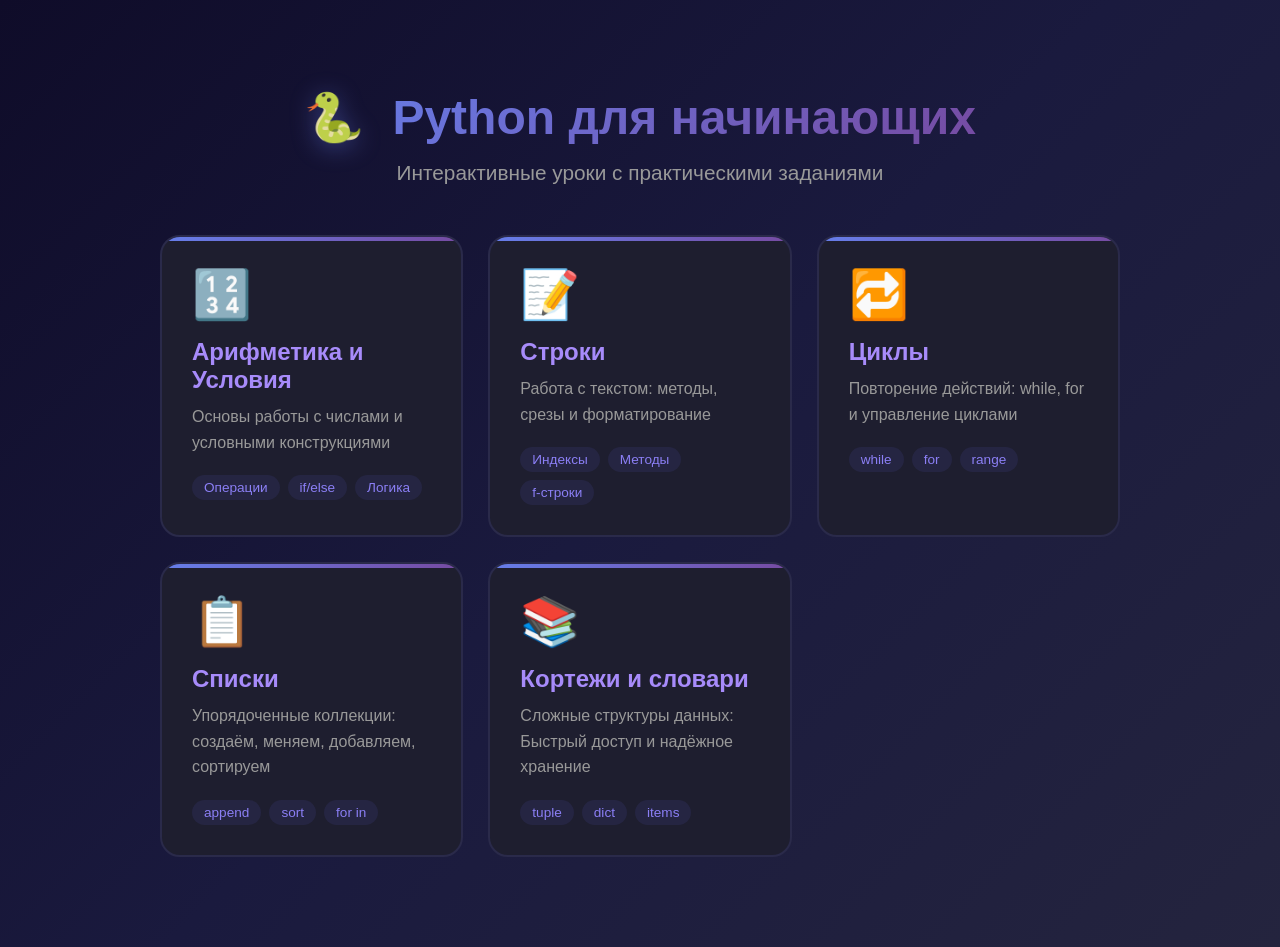
==== index.html @ 7a47ec70 "added lessons lists, tuples and dicts" ====
<!DOCTYPE html>
<html lang="ru">
<head>
    <meta charset="UTF-8">
    <meta name="viewport" content="width=device-width, initial-scale=1.0">
    <title>Python — Интерактивные уроки</title>
    <link rel="stylesheet" href="style.css">
</head>
<body>
    <div class="home-container">
        <div class="home-header">
            <h1><span class="snake-logo">🐍</span> Python для начинающих</h1>
            <p>Интерактивные уроки с практическими заданиями</p>
        </div>

        <div class="lessons-grid">
            <a href="arithmetic.html" class="lesson-card">
                <span class="emoji">🔢</span>
                <h2>Арифметика и Условия</h2>
                <p>Основы работы с числами и условными конструкциями</p>
                <div class="topics">
                    <span class="topic-tag">Операции</span>
                    <span class="topic-tag">if/else</span>
                    <span class="topic-tag">Логика</span>
                </div>
            </a>

            <a href="strings.html" class="lesson-card">
                <span class="emoji">📝</span>
                <h2>Строки</h2>
                <p>Работа с текстом: методы, срезы и форматирование</p>
                <div class="topics">
                    <span class="topic-tag">Индексы</span>
                    <span class="topic-tag">Методы</span>
                    <span class="topic-tag">f-строки</span>
                </div>
            </a>

            <a href="cycles.html" class="lesson-card">
                <span class="emoji">🔁</span>
                <h2>Циклы</h2>
                <p>Повторение действий: while, for и управление циклами</p>
                <div class="topics">
                    <span class="topic-tag">while</span>
                    <span class="topic-tag">for</span>
                    <span class="topic-tag">range</span>
                </div>
            </a>

            <a href="lists.html" class="lesson-card">
                <span class="emoji">📋</span>
                <h2>Списки</h2>
                <p>Упорядоченные коллекции: создаём, меняем, добавляем, сортируем</p>
                <div class="topics">
                    <span class="topic-tag">append</span>
                    <span class="topic-tag">sort</span>
                    <span class="topic-tag">for in</span>
                </div>
            </a>

            <a href="dicts.html" class="lesson-card">
                <span class="emoji">📚</span>
                <h2>Кортежи и словари</h2>
                <p>Сложные структуры данных: Быстрый доступ и надёжное хранение</p>
                <div class="topics">
                    <span class="topic-tag">tuple</span>
                    <span class="topic-tag">dict</span>
                    <span class="topic-tag">items</span>
                </div>
            </a>
        </div>
    </div>
</body>
</html>
---- style.css ----
@import url('https://fonts.googleapis.com/css2?family=JetBrains+Mono:wght@400;500;600;700&display=swap');

* {
    margin: 0;
    padding: 0;
    box-sizing: border-box;
}

body {
    font-family: 'Segoe UI', Tahoma, Geneva, Verdana, sans-serif;
    background: linear-gradient(135deg, #0f0c29 0%, #1a1a3e 50%, #24243e 100%);
    min-height: 100vh;
    padding: 20px;
    color: #e0e0e0;
}

.container {
    max-width: 900px;
    margin: 0 auto;
    background: #1e1e2f;
    border-radius: 20px;
    box-shadow: 0 20px 60px rgba(0, 0, 0, 0.6);
    overflow: hidden;
    animation: slideIn 0.6s ease-out;
}

@keyframes slideIn {
    from { opacity: 0; transform: translateY(-30px); }
    to { opacity: 1; transform: translateY(0); }
}

.header {
    background: linear-gradient(135deg, #4a3fbf 0%, #6c3fa0 100%);
    color: white;
    padding: 30px;
    text-align: center;
}

.header h1 {
    font-size: 2.5em;
    margin-bottom: 10px;
    animation: fadeInDown 0.8s ease-out;
}

.header p {
    font-size: 1.2em;
    opacity: 0.9;
    animation: fadeInUp 0.8s ease-out 0.2s both;
}

@keyframes fadeInDown {
    from { opacity: 0; transform: translateY(-20px); }
    to { opacity: 1; transform: translateY(0); }
}

@keyframes fadeInUp {
    from { opacity: 0; transform: translateY(20px); }
    to { opacity: 1; transform: translateY(0); }
}

.page-nav {
    display: flex;
    justify-content: center;
    gap: 10px;
    padding: 15px 20px;
    background: #16162a;
    border-bottom: 1px solid #2a2a4a;
}

.page-link {
    color: #999;
    text-decoration: none;
    padding: 8px 20px;
    border-radius: 20px;
    font-weight: 600;
    transition: all 0.3s;
    font-size: 0.95em;
}

.page-link:hover {
    color: #e0e0e0;
    background: #252542;
}

.page-link.active {
    color: white;
    background: linear-gradient(135deg, #4a3fbf 0%, #7c3aed 100%);
    box-shadow: 0 2px 10px rgba(74, 63, 191, 0.4);
}

.stats {
    display: flex;
    justify-content: space-around;
    padding: 20px;
    background: #16162a;
    border-bottom: 2px solid #2a2a4a;
    flex-wrap: wrap;
    gap: 10px;
}

.stat-item {
    text-align: center;
    padding: 10px 20px;
    background: #252542;
    border-radius: 10px;
    box-shadow: 0 2px 10px rgba(0, 0, 0, 0.3);
    min-width: 120px;
    transition: transform 0.3s;
}

.stat-item:hover { transform: translateY(-5px); }

.stat-value {
    font-size: 2em;
    font-weight: bold;
    color: #8b7ff5;
    display: block;
}

.stat-label {
    font-size: 0.9em;
    color: #999;
    margin-top: 5px;
}

.progress-bar {
    width: 100%;
    height: 8px;
    background: #2a2a4a;
    overflow: hidden;
}

.progress-fill {
    height: 100%;
    background: linear-gradient(90deg, #667eea 0%, #a855f7 100%);
    width: 0%;
    transition: width 0.5s ease;
}

.content {
    padding: 40px;
    min-height: 400px;
}

.lesson-section {
    display: none;
    animation: fadeIn 0.5s ease-out;
}

.lesson-section.active { display: block; }

@keyframes fadeIn {
    from { opacity: 0; transform: translateX(20px); }
    to { opacity: 1; transform: translateX(0); }
}

.lesson-section h2 {
    color: #a78bfa;
    font-size: 2em;
    margin-bottom: 20px;
    display: flex;
    align-items: center;
    gap: 10px;
}

.lesson-section h3 {
    color: #c084fc;
    font-size: 1.5em;
    margin: 25px 0 15px 0;
}

.lesson-section p, .lesson-section li {
    line-height: 1.8;
    margin-bottom: 10px;
    font-size: 1.1em;
    color: #d1d5db;
}

.lesson-section code {
    background: #2d2d50;
    color: #f0abfc;
    padding: 2px 8px;
    border-radius: 4px;
    font-family: 'JetBrains Mono', monospace;
    font-weight: 500;
    font-size: 0.9em;
}

/* Защита кодовых блоков от наследуемых стилей */
.code-block {
    text-align: left !important;
    margin-left: 0 !important;
    margin-right: 0 !important;
    padding-left: 20px !important;
    padding-right: 20px !important;
    width: auto !important;
    max-width: 100% !important;
    box-sizing: border-box !important;
    display: block !important;
    background: #12121f;
    color: #c9d1d9;
    padding: 20px;
    border-radius: 12px;
    font-family: 'JetBrains Mono', 'Fira Code', 'Cascadia Code', monospace;
    font-weight: 500;
    margin: 20px 0;
    overflow-x: auto;
    box-shadow: 0 5px 20px rgba(0, 0, 0, 0.5), inset 0 1px 0 rgba(255,255,255,0.05);
    position: relative;
    white-space: pre;
    line-height: 1.7;
    font-size: 1em;
    border: 1px solid #2a2a4a;
    letter-spacing: 0.3px;
}

.code-block * {
    text-align: left !important;
}

.code-block::before {
    content: 'Python';
    position: absolute;
    top: 8px;
    right: 15px;
    font-size: 0.75em;
    color: #555;
    font-family: 'Segoe UI', sans-serif;
    font-weight: 400;
}

.kw { color: #ff7b72; font-weight: 700; }
.str { color: #a5d6ff; }
.com { color: #6e7681; font-style: italic; }
.func { color: #d2a8ff; font-weight: 600; }
.num { color: #79c0ff; }
.var { color: #c9d1d9; }
.op { color: #ff7b72; }

.example-box {
    background: #1a1a3a;
    border-left: 4px solid #667eea;
    padding: 15px 20px;
    margin: 20px 0;
    border-radius: 5px;
}

.example-box strong {
    color: #818cf8;
    display: inline;
    font-weight: 700;
}

.example-box > strong:first-child {
    display: block;
    margin-bottom: 10px;
}

.example-box p {
    color: #c4c9d4;
    line-height: 1.6;
    margin-bottom: 8px;
}

.example-box p.single-line {
    margin-bottom: 12px;
}

.quiz-container {
    background: #252542;
    padding: 25px;
    border-radius: 15px;
    margin: 20px 0;
    box-shadow: 0 5px 20px rgba(0, 0, 0, 0.3);
    border: 1px solid #333360;
}

.quiz-question {
    font-size: 1.2em;
    margin-bottom: 15px;
    color: #e5e7eb;
    font-weight: 600;
}

.quiz-question code {
    background: #2d2d50;
    color: #f0abfc;
    padding: 2px 8px;
    border-radius: 4px;
    font-family: 'JetBrains Mono', monospace;
    font-weight: 600;
}

pre.quiz-code {
    display: block !important;
    margin: 15px 0 25px 0;
    font-family: 'JetBrains Mono', 'Fira Code', 'Courier New', monospace !important;
    font-size: 1.15em !important;
    background-color: #1e1e2e !important;
    color: #cdd6f4 !important;
    padding: 20px !important;
    border-radius: 10px !important;
    border: 1px solid #45475a !important;
    overflow-x: auto;
    white-space: pre !important;
    line-height: 1.6 !important;
    font-weight: 500 !important;
    box-shadow: 0 4px 12px rgba(0, 0, 0, 0.3);
    text-align: left !important;
}

.quiz-options {
    display: flex;
    flex-direction: column;
    gap: 12px;
}

.quiz-option {
    background: #1e1e36;
    border: 2px solid #333360;
    padding: 12px 20px;
    border-radius: 10px;
    cursor: pointer;
    transition: all 0.3s;
    font-size: 1.05em;
    color: #d1d5db;
}

.quiz-option:hover {
    border-color: #818cf8;
    transform: translateX(5px);
    box-shadow: 0 3px 15px rgba(129, 140, 248, 0.2);
    background: #28284a;
}

.quiz-option.correct {
    background: #14532d;
    border-color: #22c55e;
    color: #bbf7d0;
    animation: pulse 0.5s;
}

.quiz-option.incorrect {
    background: #450a0a;
    border-color: #ef4444;
    color: #fecaca;
    animation: shake 0.5s;
}

@keyframes pulse {
    0%, 100% { transform: scale(1); }
    50% { transform: scale(1.02); }
}

@keyframes shake {
    0%, 100% { transform: translateX(0); }
    25% { transform: translateX(-10px); }
    75% { transform: translateX(10px); }
}

.global-timer {
    background: linear-gradient(135deg, #4a3fbf 0%, #6c3fa0 100%);
    color: white;
    padding: 20px;
    border-radius: 15px;
    text-align: center;
    font-size: 2em;
    font-weight: bold;
    margin-bottom: 30px;
    box-shadow: 0 5px 20px rgba(74, 63, 191, 0.4);
    position: sticky;
    top: 20px;
    z-index: 100;
}

.global-timer.warning {
    background: linear-gradient(135deg, #b45309 0%, #d97706 100%);
    animation: pulse 1s infinite;
}

.global-timer.danger {
    background: linear-gradient(135deg, #b91c1c 0%, #dc2626 100%);
    animation: pulse 0.5s infinite;
}

.global-timer.finished {
    background: linear-gradient(135deg, #374151 0%, #4b5563 100%);
    animation: none;
}

.final-test-stats {
    background: linear-gradient(135deg, #065f46 0%, #059669 100%);
    color: white;
    padding: 25px;
    border-radius: 15px;
    text-align: center;
    margin-bottom: 30px;
    box-shadow: 0 5px 20px rgba(5, 150, 105, 0.4);
    animation: scaleIn 0.6s ease-out;
}

.final-test-stats h3 {
    font-size: 1.8em;
    margin-bottom: 15px;
    color: white;
}

.final-test-stats .stats-grid {
    display: grid;
    grid-template-columns: repeat(auto-fit, minmax(150px, 1fr));
    gap: 15px;
    margin-top: 20px;
}

.final-test-stats .stats-cell {
    background: rgba(255, 255, 255, 0.15);
    padding: 15px;
    border-radius: 10px;
}

.final-test-stats .stats-cell .value {
    font-size: 2em;
    font-weight: bold;
    display: block;
}

.final-test-stats .stats-cell .label {
    font-size: 0.9em;
    opacity: 0.9;
    margin-top: 5px;
}

.btn {
    background: linear-gradient(135deg, #4a3fbf 0%, #7c3aed 100%);
    color: white;
    border: none;
    padding: 15px 40px;
    border-radius: 25px;
    font-size: 1.1em;
    cursor: pointer;
    transition: all 0.3s;
    box-shadow: 0 5px 15px rgba(74, 63, 191, 0.4);
    margin: 10px 5px;
    text-decoration: none;
    display: inline-block;
    text-align: center;
}

.btn:hover {
    transform: translateY(-2px);
    box-shadow: 0 8px 25px rgba(124, 58, 237, 0.5);
}

.btn:disabled {
    opacity: 0.4;
    cursor: not-allowed;
    transform: none;
}

.navigation {
    display: flex;
    justify-content: space-between;
    padding: 20px 40px;
    background: #16162a;
    border-top: 2px solid #2a2a4a;
}

.emoji-icon {
    font-size: 1.5em;
    display: inline-block;
    animation: bounce 2s infinite;
}

@keyframes bounce {
    0%, 100% { transform: translateY(0); }
    50% { transform: translateY(-10px); }
}

.success-message {
    background: #14532d;
    color: #bbf7d0;
    padding: 15px;
    border-radius: 10px;
    margin-top: 15px;
    border-left: 4px solid #22c55e;
    animation: slideInRight 0.5s ease-out;
    font-weight: 500;
}

.success-message.error {
    background: #450a0a;
    color: #fecaca;
    border-left-color: #ef4444;
}

@keyframes slideInRight {
    from { opacity: 0; transform: translateX(50px); }
    to { opacity: 1; transform: translateX(0); }
}

.final-score {
    text-align: center;
    padding: 40px;
    background: linear-gradient(135deg, #4a3fbf 0%, #7c3aed 100%);
    color: white;
    border-radius: 15px;
    margin: 30px 0;
}

.final-score h2 {
    font-size: 2.5em;
    margin-bottom: 20px;
    color: white;
    display: block;
}

.final-score .score-value {
    font-size: 4em;
    font-weight: bold;
    margin: 20px 0;
    animation: scaleIn 1s ease-out;
}

@keyframes scaleIn {
    from { transform: scale(0); }
    to { transform: scale(1); }
}

.achievement {
    display: inline-block;
    background: rgba(255, 255, 255, 0.95);
    color: #4a3fbf;
    padding: 10px 20px;
    border-radius: 20px;
    margin: 5px;
    font-weight: bold;
    animation: popIn 0.5s ease-out;
}

@keyframes popIn {
    from { opacity: 0; transform: scale(0); }
    to { opacity: 1; transform: scale(1); }
}

.final-test-header {
    text-align: center;
    background: #332b00;
    padding: 20px;
    border-radius: 10px;
    margin-bottom: 30px;
    border: 2px dashed #a16207;
}

.final-test-header h3 {
    color: #fbbf24 !important;
}

/* Главная страница */
.home-container {
    max-width: 1000px;
    margin: 50px auto;
    padding: 20px;
}

.home-header {
    text-align: center;
    margin-bottom: 50px;
}

.home-header h1 {
    font-size: 3em;
    margin-bottom: 15px;
    background: linear-gradient(135deg, #667eea 0%, #764ba2 100%);
    -webkit-background-clip: text;
    -webkit-text-fill-color: transparent;
    background-clip: text;
    display: inline-block;
}

.home-header h1 .snake-logo {
    -webkit-text-fill-color: initial !important;
    background: none !important;
    -webkit-background-clip: initial !important;
    background-clip: initial !important;
    display: inline-block;
    margin-right: 15px;
    filter: drop-shadow(0 4px 12px rgba(102, 126, 234, 0.4));
    animation: snakeFloat 3s ease-in-out infinite;
}

@keyframes snakeFloat {
    0%, 100% { transform: translateY(0); }
    50% { transform: translateY(-8px); }
}

.home-header p {
    font-size: 1.3em;
    color: #999;
}

.lessons-grid {
    display: grid;
    grid-template-columns: repeat(auto-fit, minmax(300px, 1fr));
    gap: 25px;
    margin-top: 30px;
}

.lesson-card {
    background: #1e1e2f;
    border-radius: 20px;
    padding: 30px;
    text-decoration: none;
    color: white;
    transition: all 0.3s;
    border: 2px solid #2a2a4a;
    position: relative;
    overflow: hidden;
}

.lesson-card::before {
    content: '';
    position: absolute;
    top: 0;
    left: 0;
    right: 0;
    height: 4px;
    background: linear-gradient(90deg, #667eea 0%, #764ba2 100%);
}

.lesson-card:hover {
    transform: translateY(-10px);
    border-color: #667eea;
    box-shadow: 0 20px 40px rgba(102, 126, 234, 0.3);
}

.lesson-card .emoji {
    font-size: 3em;
    margin-bottom: 15px;
    display: block;
}

.lesson-card h2 {
    font-size: 1.5em;
    margin-bottom: 10px;
    color: #a78bfa;
}

.lesson-card p {
    color: #999;
    line-height: 1.6;
    margin-bottom: 20px;
}

.lesson-card .topics {
    display: flex;
    flex-wrap: wrap;
    gap: 8px;
}

.lesson-card .topic-tag {
    background: #252542;
    color: #8b7ff5;
    padding: 5px 12px;
    border-radius: 15px;
    font-size: 0.85em;
}

@media (max-width: 768px) {
    body { padding: 10px; }
    .header h1 { font-size: 1.8em; }
    .content { padding: 20px; }
    .lesson-section h2 { font-size: 1.5em; }
    
    .code-block {
        font-size: 0.9em;
        padding: 16px;
        white-space: pre-wrap;
        word-wrap: break-word;
        font-weight: 600;
        line-height: 1.8;
        letter-spacing: 0.5px;
    }
    
    .example-box p.single-line {
        margin-bottom: 12px;
    }
    
    pre.quiz-code {
        font-size: 1em !important;
        padding: 16px !important;
        margin: 12px 0 20px 0 !important;
        white-space: pre-wrap !important;
        word-wrap: break-word;
        font-weight: 600 !important;
        line-height: 1.6 !important;
    }
    
    .stats { flex-direction: column; }
    .stat-item { width: 100%; }
    .navigation { padding: 15px 20px; flex-direction: column; gap: 10px; }
    .btn { width: 100%; margin: 5px 0; }
    .global-timer { font-size: 1.5em; padding: 15px; }
    .final-test-stats .stats-cell .value { font-size: 1.5em; }
    .page-nav { flex-direction: column; align-items: center; }
    
    .home-header h1 { 
        font-size: 2em; 
    }
    .home-header h1 .snake-logo {
        font-size: 1em;
    }
    .lessons-grid { 
        grid-template-columns: 1fr; 
    }
}
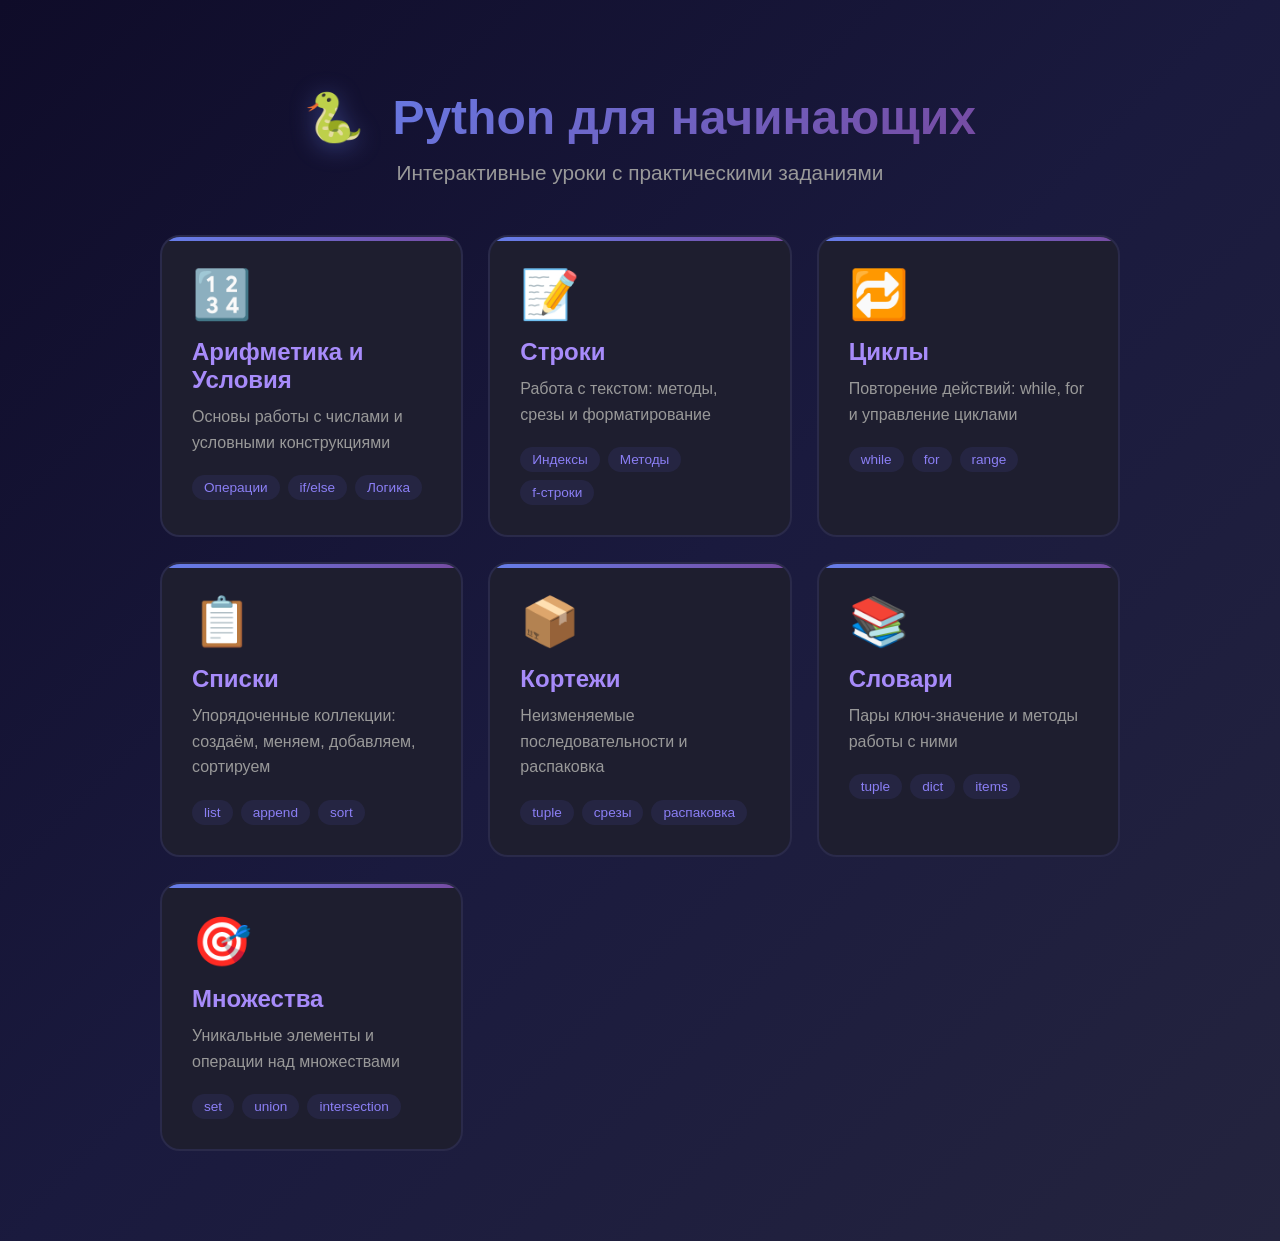
==== commit 9b1d33df: "turtle lesson added" ====
--- a/index.html
+++ b/index.html
@@ -52,22 +52,45 @@
                 <h2>Списки</h2>
                 <p>Упорядоченные коллекции: создаём, меняем, добавляем, сортируем</p>
                 <div class="topics">
+                    <span class="topic-tag">list</span>
                     <span class="topic-tag">append</span>
                     <span class="topic-tag">sort</span>
-                    <span class="topic-tag">for in</span>
+                </div>
+            </a>
+
+            <a href="tuples.html" class="lesson-card">
+                <span class="emoji">📦</span>
+                <h2>Кортежи</h2>
+                <p>Неизменяемые последовательности и распаковка</p>
+                <div class="topics">
+                    <span class="topic-tag">tuple</span>
+                    <span class="topic-tag">срезы</span>
+                    <span class="topic-tag">распаковка</span>
                 </div>
             </a>
 
             <a href="dicts.html" class="lesson-card">
                 <span class="emoji">📚</span>
-                <h2>Кортежи и словари</h2>
-                <p>Сложные структуры данных: Быстрый доступ и надёжное хранение</p>
+                <h2>Словари</h2>
+                <p>Пары ключ-значение и методы работы с ними</p>
                 <div class="topics">
                     <span class="topic-tag">tuple</span>
                     <span class="topic-tag">dict</span>
                     <span class="topic-tag">items</span>
                 </div>
             </a>
+
+            <a href="sets.html" class="lesson-card">
+                <span class="emoji">🎯</span>
+                <h2>Множества</h2>
+                <p>Уникальные элементы и операции над множествами</p>
+                <div class="topics">
+                    <span class="topic-tag">set</span>
+                    <span class="topic-tag">union</span>
+                    <span class="topic-tag">intersection</span>
+                </div>
+            </a>
+
         </div>
     </div>
 </body>
--- a/style.css
+++ b/style.css
@@ -712,4 +712,45 @@
     .lessons-grid { 
         grid-template-columns: 1fr; 
     }
+
+    /* Стили для кругов Эйлера (диаграмм Венна) */
+.venn-container {
+    display: flex;
+    flex-wrap: wrap;
+    gap: 20px;
+    justify-content: center;
+    margin-top: 15px;
+}
+
+.venn-item {
+    display: flex;
+    flex-direction: column;
+    align-items: center;
+    gap: 8px;
+    background: rgba(255, 255, 255, 0.05);
+    padding: 10px;
+    border-radius: 10px;
+    min-width: 120px;
+}
+
+.venn-item span {
+    font-size: 0.9em;
+    color: #c4c9d4;
+    text-align: center;
+    font-family: 'JetBrains Mono', monospace;
+}
+
+@media (max-width: 768px) {
+    .venn-container {
+        gap: 10px;
+    }
+    .venn-item {
+        min-width: 100px;
+        padding: 8px;
+    }
+    .venn-item svg {
+        width: 80px;
+        height: 48px;
+    }
+}
 }
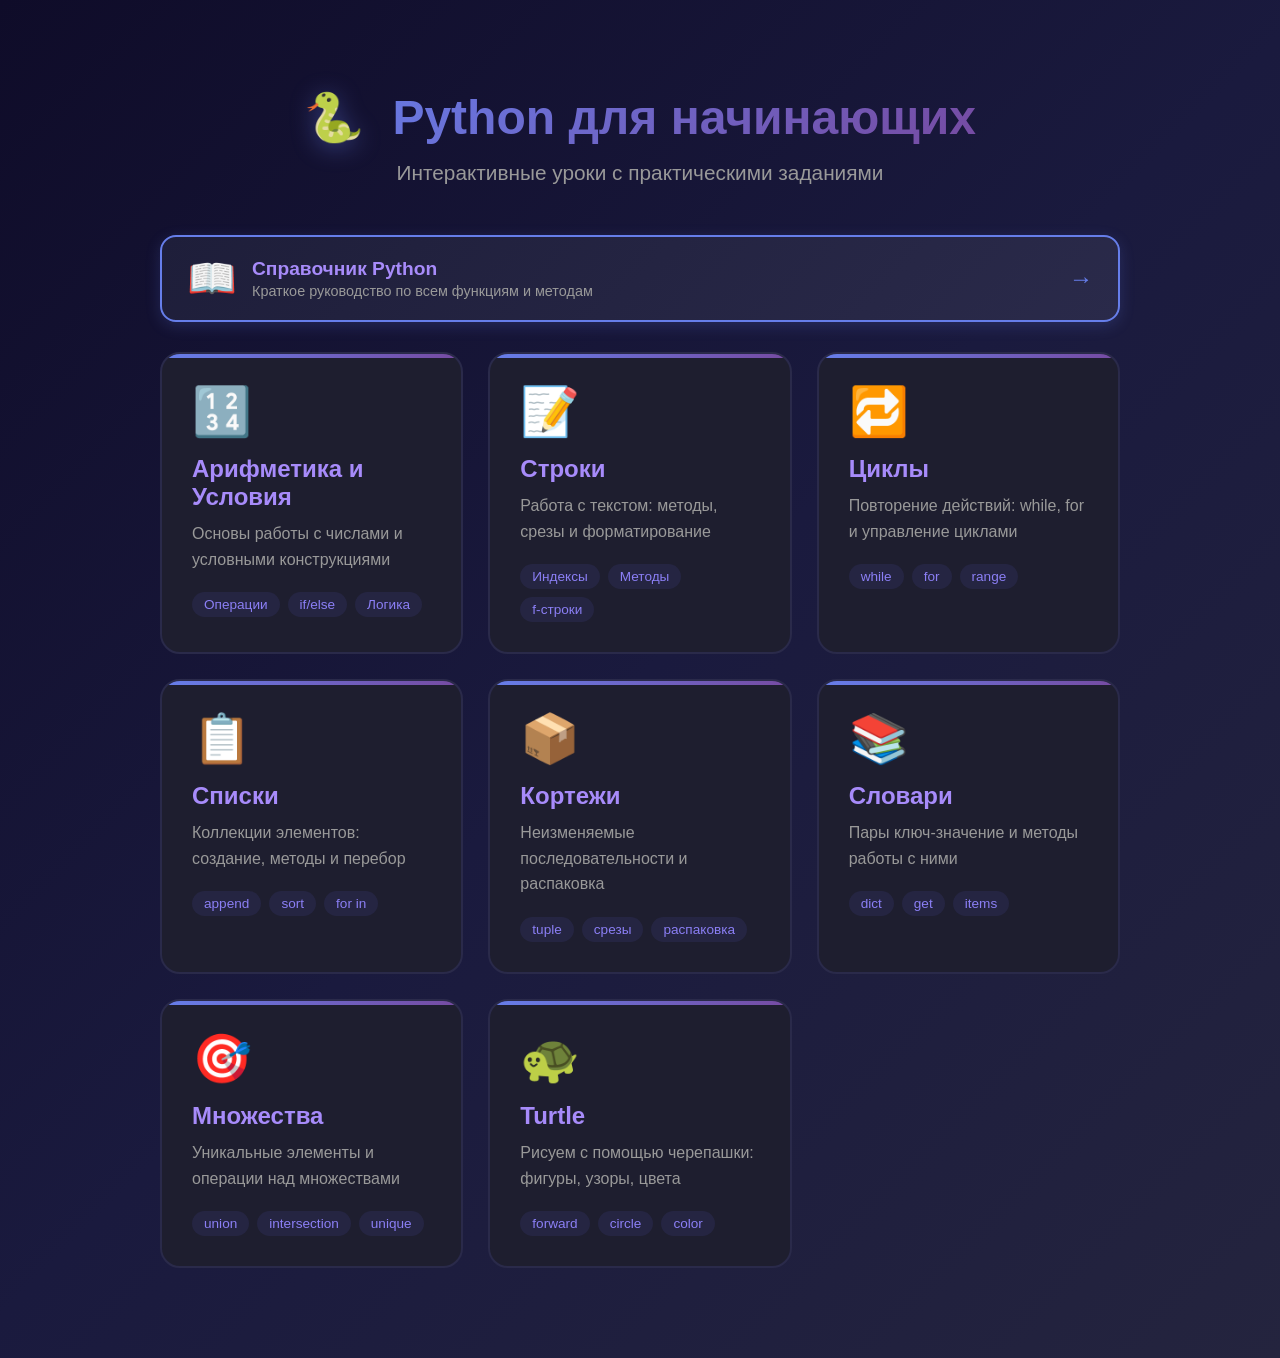
==== commit d7c7ff45: "reference added, turtle edited" ====
--- a/index.html
+++ b/index.html
@@ -12,6 +12,15 @@
             <h1><span class="snake-logo">🐍</span> Python для начинающих</h1>
             <p>Интерактивные уроки с практическими заданиями</p>
         </div>
+
+        <a href="reference.html" class="quick-access">
+            <span class="quick-access-emoji">📖</span>
+            <div class="quick-access-text">
+                <strong>Справочник Python</strong>
+                <span>Краткое руководство по всем функциям и методам</span>
+            </div>
+            <span class="quick-access-arrow">→</span>
+        </a>
 
         <div class="lessons-grid">
             <a href="arithmetic.html" class="lesson-card">
@@ -50,11 +59,11 @@
             <a href="lists.html" class="lesson-card">
                 <span class="emoji">📋</span>
                 <h2>Списки</h2>
-                <p>Упорядоченные коллекции: создаём, меняем, добавляем, сортируем</p>
+                <p>Коллекции элементов: создание, методы и перебор</p>
                 <div class="topics">
-                    <span class="topic-tag">list</span>
                     <span class="topic-tag">append</span>
                     <span class="topic-tag">sort</span>
+                    <span class="topic-tag">for in</span>
                 </div>
             </a>
 
@@ -74,8 +83,8 @@
                 <h2>Словари</h2>
                 <p>Пары ключ-значение и методы работы с ними</p>
                 <div class="topics">
-                    <span class="topic-tag">tuple</span>
                     <span class="topic-tag">dict</span>
+                    <span class="topic-tag">get</span>
                     <span class="topic-tag">items</span>
                 </div>
             </a>
@@ -85,12 +94,22 @@
                 <h2>Множества</h2>
                 <p>Уникальные элементы и операции над множествами</p>
                 <div class="topics">
-                    <span class="topic-tag">set</span>
                     <span class="topic-tag">union</span>
                     <span class="topic-tag">intersection</span>
+                    <span class="topic-tag">unique</span>
                 </div>
             </a>
 
+            <a href="turtle.html" class="lesson-card">
+                <span class="emoji">🐢</span>
+                <h2>Turtle</h2>
+                <p>Рисуем с помощью черепашки: фигуры, узоры, цвета</p>
+                <div class="topics">
+                    <span class="topic-tag">forward</span>
+                    <span class="topic-tag">circle</span>
+                    <span class="topic-tag">color</span>
+                </div>
+            </a>
         </div>
     </div>
 </body>
--- a/style.css
+++ b/style.css
@@ -186,7 +186,6 @@
     font-size: 0.9em;
 }
 
-/* Защита кодовых блоков от наследуемых стилей */
 .code-block {
     text-align: left !important;
     margin-left: 0 !important;
@@ -665,6 +664,310 @@
     font-size: 0.85em;
 }
 
+/* Стили для кругов Эйлера */
+.venn-container {
+    display: flex;
+    flex-wrap: wrap;
+    gap: 20px;
+    justify-content: center;
+    margin-top: 15px;
+}
+
+.venn-item {
+    display: flex;
+    flex-direction: column;
+    align-items: center;
+    gap: 8px;
+    background: rgba(255, 255, 255, 0.05);
+    padding: 10px;
+    border-radius: 10px;
+    min-width: 120px;
+}
+
+.venn-item span {
+    font-size: 0.9em;
+    color: #c4c9d4;
+    text-align: center;
+    font-family: 'JetBrains Mono', monospace;
+}
+
+/* Стили для SVG-примеров в теории turtle */
+.svg-example {
+    background: #1a1a2e;
+    border-radius: 12px;
+    padding: 20px;
+    margin: 20px 0;
+    display: flex;
+    justify-content: center;
+    align-items: center;
+    border: 1px solid #2a2a4a;
+}
+
+.turtle-svg {
+    max-width: 200px;
+    height: auto;
+}
+
+/* Стили для песочницы turtle */
+.turtle-sandbox {
+    display: grid;
+    grid-template-columns: 1fr 1fr;
+    gap: 20px;
+    margin: 20px 0;
+}
+
+.sandbox-editor,
+.sandbox-canvas {
+    background: #1e1e2f;
+    border-radius: 12px;
+    padding: 20px;
+    border: 1px solid #2a2a4a;
+}
+
+.sandbox-editor h3,
+.sandbox-canvas h3 {
+    color: #a78bfa;
+    margin-bottom: 15px;
+    font-size: 1.2em;
+}
+
+#turtleCode {
+    width: 100%;
+    min-height: 250px;
+    background: #12121f;
+    color: #c9d1d9;
+    border: 1px solid #2a2a4a;
+    border-radius: 8px;
+    padding: 15px;
+    font-family: 'JetBrains Mono', monospace;
+    font-size: 14px;
+    resize: vertical;
+    outline: none;
+    box-sizing: border-box;
+}
+
+#turtleCode:focus {
+    border-color: #667eea;
+}
+
+.sandbox-buttons {
+    display: flex;
+    gap: 10px;
+    margin-top: 15px;
+    flex-wrap: wrap;
+}
+
+.btn-secondary {
+    background: #252542;
+    border: 1px solid #333360;
+}
+
+.btn-secondary:hover {
+    background: #333360;
+}
+
+.examples-panel {
+    margin-top: 15px;
+    padding-top: 15px;
+    border-top: 1px solid #2a2a4a;
+}
+
+.example-btn {
+    background: #252542;
+    border: 1px solid #333360;
+    color: #e0e0e0;
+    padding: 8px 15px;
+    border-radius: 6px;
+    cursor: pointer;
+    margin: 5px;
+    transition: all 0.3s;
+}
+
+.example-btn:hover {
+    background: #333360;
+    border-color: #667eea;
+}
+
+#turtleCanvas {
+    background: #1a1a2e;
+    border-radius: 8px;
+    border: 2px solid #2a2a4a;
+    width: 100%;
+    max-width: 400px;
+    height: auto;
+}
+
+.quiz-option svg {
+    display: inline-block;
+    vertical-align: middle;
+    margin-right: 8px;
+}
+
+/* ===== Стили для справочника ===== */
+.reference-section {
+    margin-bottom: 40px;
+    position: relative;
+}
+
+.reference-section h2 {
+    color: #a78bfa;
+    font-size: 2em;
+    margin-bottom: 20px;
+    display: flex;
+    align-items: center;
+    gap: 10px;
+}
+
+.reference-table {
+    width: 100%;
+    background: #1e1e2f;
+    border-radius: 12px;
+    overflow: hidden;
+    border: 1px solid #2a2a4a;
+}
+
+.reference-table table {
+    width: 100%;
+    border-collapse: collapse;
+}
+
+.reference-table th {
+    background: #252542;
+    color: #a78bfa;
+    padding: 15px;
+    text-align: left;
+    font-weight: 600;
+}
+
+.reference-table td {
+    padding: 12px 15px;
+    border-top: 1px solid #2a2a4a;
+    color: #d1d5db;
+}
+
+.reference-table tr:hover {
+    background: #252542;
+}
+
+.reference-table code {
+    background: #2d2d50;
+    color: #f0abfc;
+    padding: 2px 8px;
+    border-radius: 4px;
+    font-family: 'JetBrains Mono', monospace;
+    font-size: 0.9em;
+}
+
+.quick-nav {
+    background: #1e1e2f;
+    border-radius: 12px;
+    padding: 12px 15px;
+    margin-bottom: 30px;
+    border: 1px solid #2a2a4a;
+    display: flex;
+    flex-wrap: wrap;
+    gap: 8px;
+    justify-content: center;
+}
+
+.quick-nav a {
+    color: #818cf8;
+    text-decoration: none;
+    padding: 6px 14px;
+    border-radius: 20px;
+    font-size: 0.95em;
+    font-weight: 600;
+    transition: all 0.3s;
+    background: #252542;
+    border: 1px solid #333360;
+}
+
+.quick-nav a:hover {
+    color: white;
+    background: #4a3fbf;
+    border-color: #667eea;
+    transform: translateY(-2px);
+}
+
+.back-to-top {
+    display: block;
+    text-align: right;
+    margin-top: 15px;
+    color: #818cf8;
+    text-decoration: none;
+    font-size: 0.9em;
+    font-weight: 600;
+    padding: 5px 12px;
+    border-radius: 15px;
+    background: #252542;
+    border: 1px solid #333360;
+    transition: all 0.3s;
+    width: fit-content;
+    margin-left: auto;
+}
+
+.back-to-top:hover {
+    color: white;
+    background: #4a3fbf;
+    border-color: #667eea;
+}
+
+/* Блок быстрого доступа к справочнику на главной */
+.quick-access {
+    display: flex;
+    align-items: center;
+    gap: 15px;
+    background: linear-gradient(135deg, #1e1e3a 0%, #2a2a4a 100%);
+    border: 2px solid #667eea;
+    border-radius: 16px;
+    padding: 18px 25px;
+    margin-bottom: 30px;
+    text-decoration: none;
+    color: white;
+    transition: all 0.3s;
+    box-shadow: 0 4px 15px rgba(102, 126, 234, 0.2);
+}
+
+.quick-access:hover {
+    transform: translateY(-3px);
+    box-shadow: 0 8px 25px rgba(102, 126, 234, 0.4);
+    border-color: #a78bfa;
+}
+
+.quick-access-emoji {
+    font-size: 2.5em;
+    flex-shrink: 0;
+}
+
+.quick-access-text {
+    flex: 1;
+    display: flex;
+    flex-direction: column;
+    gap: 3px;
+}
+
+.quick-access-text strong {
+    font-size: 1.2em;
+    color: #a78bfa;
+}
+
+.quick-access-text span {
+    font-size: 0.9em;
+    color: #999;
+}
+
+.quick-access-arrow {
+    font-size: 1.5em;
+    color: #667eea;
+    flex-shrink: 0;
+    transition: transform 0.3s;
+}
+
+.quick-access:hover .quick-access-arrow {
+    transform: translateX(5px);
+    color: #a78bfa;
+}
+
 @media (max-width: 768px) {
     body { padding: 10px; }
     .header h1 { font-size: 1.8em; }
@@ -712,35 +1015,7 @@
     .lessons-grid { 
         grid-template-columns: 1fr; 
     }
-
-    /* Стили для кругов Эйлера (диаграмм Венна) */
-.venn-container {
-    display: flex;
-    flex-wrap: wrap;
-    gap: 20px;
-    justify-content: center;
-    margin-top: 15px;
-}
-
-.venn-item {
-    display: flex;
-    flex-direction: column;
-    align-items: center;
-    gap: 8px;
-    background: rgba(255, 255, 255, 0.05);
-    padding: 10px;
-    border-radius: 10px;
-    min-width: 120px;
-}
-
-.venn-item span {
-    font-size: 0.9em;
-    color: #c4c9d4;
-    text-align: center;
-    font-family: 'JetBrains Mono', monospace;
-}
-
-@media (max-width: 768px) {
+    
     .venn-container {
         gap: 10px;
     }
@@ -752,5 +1027,52 @@
         width: 80px;
         height: 48px;
     }
-}
+    
+    .turtle-sandbox {
+        grid-template-columns: 1fr;
+    }
+    
+    .svg-example {
+        padding: 15px;
+    }
+    
+    .turtle-svg {
+        max-width: 150px;
+    }
+    
+    .quick-access {
+        padding: 14px 18px;
+        gap: 12px;
+    }
+    
+    .quick-access-emoji {
+        font-size: 2em;
+    }
+    
+    .quick-access-text strong {
+        font-size: 1.05em;
+    }
+    
+    .quick-access-text span {
+        font-size: 0.85em;
+    }
+    
+    .reference-table table {
+        font-size: 0.9em;
+    }
+    
+    .reference-table th,
+    .reference-table td {
+        padding: 8px 10px;
+    }
+    
+    .quick-nav {
+        padding: 10px;
+        gap: 6px;
+    }
+    
+    .quick-nav a {
+        font-size: 0.85em;
+        padding: 5px 10px;
+    }
 }
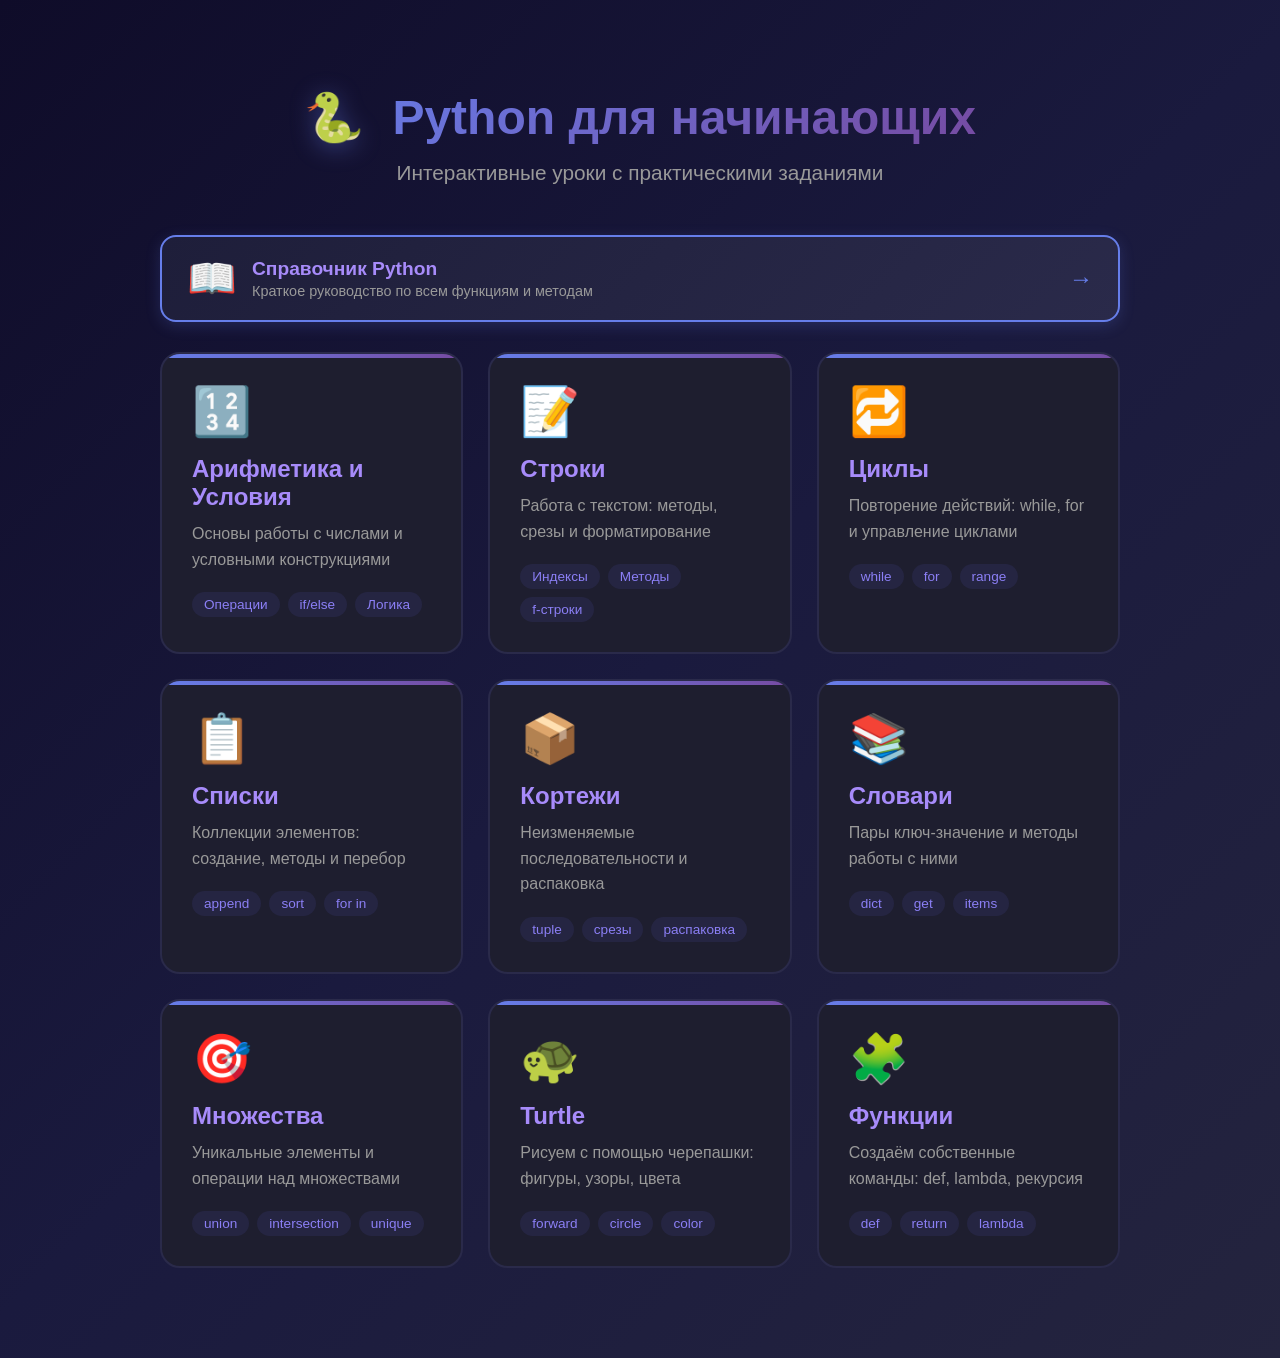
==== commit 8a34baa1: "functions added" ====
--- a/index.html
+++ b/index.html
@@ -1,11 +1,13 @@
 <!DOCTYPE html>
 <html lang="ru">
+
 <head>
     <meta charset="UTF-8">
     <meta name="viewport" content="width=device-width, initial-scale=1.0">
     <title>Python — Интерактивные уроки</title>
     <link rel="stylesheet" href="style.css">
 </head>
+
 <body>
     <div class="home-container">
         <div class="home-header">
@@ -110,7 +112,19 @@
                     <span class="topic-tag">color</span>
                 </div>
             </a>
+
+            <a href="functions.html" class="lesson-card">
+                <span class="emoji">🧩</span>
+                <h2>Функции</h2>
+                <p>Создаём собственные команды: def, lambda, рекурсия</p>
+                <div class="topics">
+                    <span class="topic-tag">def</span>
+                    <span class="topic-tag">return</span>
+                    <span class="topic-tag">lambda</span>
+                </div>
+            </a>
         </div>
     </div>
 </body>
+
 </html>
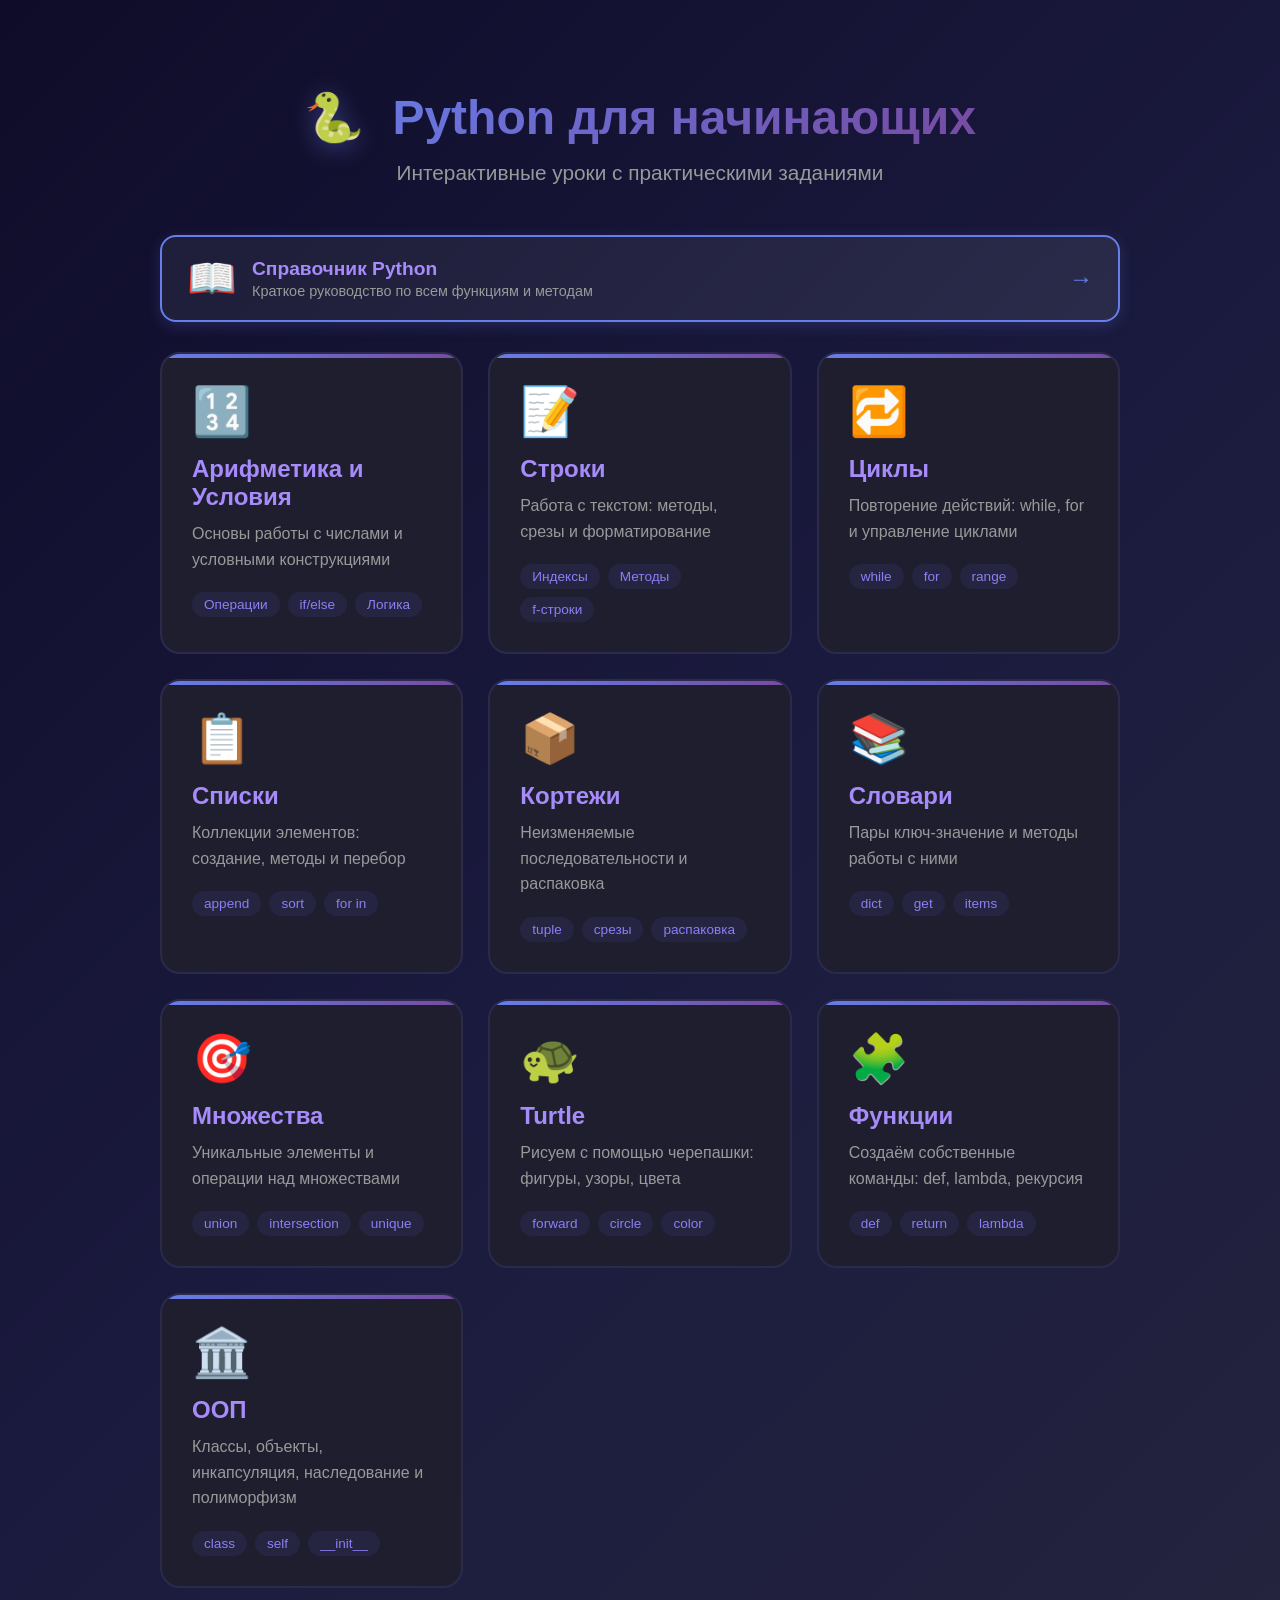
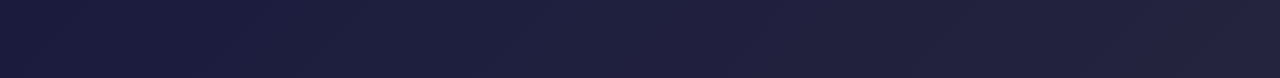
==== commit 3eee72f2: "oop - lesson added" ====
--- a/index.html
+++ b/index.html
@@ -123,6 +123,17 @@
                     <span class="topic-tag">lambda</span>
                 </div>
             </a>
+
+            <a href="oop.html" class="lesson-card">
+                <span class="emoji">🏛️</span>
+                <h2>ООП</h2>
+                <p>Классы, объекты, инкапсуляция, наследование и полиморфизм</p>
+                <div class="topics">
+                    <span class="topic-tag">class</span>
+                    <span class="topic-tag">self</span>
+                    <span class="topic-tag">__init__</span>
+                </div>
+            </a>
         </div>
     </div>
 </body>
--- a/style.css
+++ b/style.css
@@ -912,7 +912,6 @@
     border-color: #667eea;
 }
 
-/* Блок быстрого доступа к справочнику на главной */
 .quick-access {
     display: flex;
     align-items: center;
@@ -968,6 +967,317 @@
     color: #a78bfa;
 }
 
+/* ===== Drag & Drop задание — ВЕРТИКАЛЬНОЕ РАСПОЛОЖЕНИЕ ===== */
+
+.interactive-task {
+    background: #1a1a3a;
+    border: 2px solid #4a3fbf;
+    border-radius: 15px;
+    padding: 25px;
+    margin: 25px 0;
+}
+
+.task-description {
+    background: #252542;
+    padding: 15px;
+    border-radius: 10px;
+    margin-bottom: 20px;
+    border-left: 4px solid #a78bfa;
+}
+
+.task-description strong {
+    color: #a78bfa;
+}
+
+/* Вертикальное расположение — один блок под другим */
+.dnd-workspace {
+    display: flex;
+    flex-direction: column;
+    gap: 20px;
+    margin: 25px 0;
+}
+
+.dnd-panel {
+    background: #12121f;
+    border-radius: 12px;
+    padding: 20px;
+    display: flex;
+    flex-direction: column;
+}
+
+/* Верхний блок - Банк строк (синяя рамка) */
+.dnd-bank-panel {
+    border: 3px solid #667eea;
+    box-shadow: 0 0 20px rgba(102, 126, 234, 0.15);
+}
+
+/* Нижний блок - Твой код (зелёная рамка) */
+.dnd-editor-panel {
+    border: 3px solid #22c55e;
+    box-shadow: 0 0 20px rgba(34, 197, 94, 0.15);
+}
+
+.dnd-panel h4 {
+    color: #a78bfa;
+    margin: 0 0 10px 0;
+    font-size: 1.1em;
+    display: flex;
+    align-items: center;
+    gap: 8px;
+}
+
+.dnd-panel .hint {
+    font-size: 0.8em;
+    color: #666;
+    font-weight: normal;
+    font-style: italic;
+    margin-left: auto;
+}
+
+/* Зоны со строками */
+.dnd-list {
+    min-height: 150px;
+    display: flex;
+    flex-direction: column;
+    gap: 10px;
+    padding: 15px;
+    background: #0f0c29;
+    border-radius: 8px;
+    margin-top: 10px;
+}
+
+/* Нижняя зона - пунктирная рамка */
+.dnd-list.dropzone {
+    border: 2px dashed #22c55e;
+    background: rgba(34, 197, 94, 0.03);
+    min-height: 200px;
+}
+
+.dnd-list.dropzone.drag-over {
+    background: rgba(34, 197, 94, 0.15);
+    border-color: #4ade80;
+    box-shadow: 0 0 20px rgba(34, 197, 94, 0.3);
+}
+
+.empty-state {
+    color: #555;
+    text-align: center;
+    margin-top: 60px;
+    font-style: italic;
+    pointer-events: none;
+    font-size: 0.95em;
+}
+
+/* Стрелка между блоками */
+.dnd-arrow {
+    text-align: center;
+    font-size: 2em;
+    color: #667eea;
+    margin: -10px 0;
+    animation: bounce 1s infinite;
+}
+
+/* Блоки кода с отступами */
+.code-block-item {
+    background: #1e1e2e;
+    border: 1px solid #313244;
+    border-left: 4px solid #89b4fa;
+    border-radius: 6px;
+    cursor: grab;
+    user-select: none;
+    transition: all 0.2s;
+    margin: 0;
+    padding: 0;
+}
+
+.code-block-item pre {
+    margin: 0;
+    padding: 12px 15px;
+    font-family: 'JetBrains Mono', 'Courier New', monospace;
+    font-size: 0.95em;
+    color: #cdd6f4;
+    background: transparent;
+    border: none;
+    white-space: pre;
+    line-height: 1.6;
+}
+
+.code-block-item:hover {
+    transform: translateX(5px);
+    border-left-color: #a78bfa;
+    box-shadow: 0 4px 12px rgba(0,0,0,0.4);
+    background: #252542;
+}
+
+.code-block-item:active {
+    cursor: grabbing;
+}
+
+.code-block-item.dragging {
+    opacity: 0.4;
+    border: 1px dashed #89b4fa;
+}
+
+/* Цветные полоски для уровней вложенности */
+.code-block-item[data-indent="0"] {
+    border-left-color: #89b4fa;
+}
+
+.code-block-item[data-indent="1"] {
+    border-left-color: #a78bfa;
+}
+
+.code-block-item[data-indent="2"] {
+    border-left-color: #f0abfc;
+}
+
+/* Кнопки управления */
+.task-controls {
+    display: flex;
+    gap: 10px;
+    flex-wrap: wrap;
+    margin-top: 20px;
+}
+
+.task-controls .btn {
+    padding: 10px 20px;
+    font-size: 0.95em;
+}
+
+.task-controls .btn-secondary {
+    background: #252542;
+    border: 1px solid #333360;
+}
+
+.task-controls .btn-secondary:hover {
+    background: #333360;
+}
+
+/* Результат проверки */
+.dnd-correct {
+    margin-top: 15px;
+    background: #14532d;
+    border-left: 4px solid #22c55e;
+    padding: 12px;
+    border-radius: 8px;
+}
+
+.dnd-correct pre {
+    margin: 8px 0 0 0;
+    font-family: 'JetBrains Mono', monospace;
+    font-size: 0.9em;
+    color: #bbf7d0;
+    white-space: pre-wrap;
+}
+
+@media (max-width: 768px) {
+    .interactive-task {
+        padding: 15px;
+    }
+}
+
+/* Заполнение пропусков */
+.fill-container {
+    display: grid;
+    grid-template-columns: 1fr 2fr;
+    gap: 20px;
+    margin-bottom: 20px;
+}
+
+.fill-bank,
+.fill-code {
+    background: #12121f;
+    border-radius: 10px;
+    padding: 15px;
+    border: 1px solid #2a2a4a;
+}
+
+.fill-bank h4,
+.fill-code h4 {
+    color: #a78bfa;
+    margin-bottom: 12px;
+    font-size: 1em;
+}
+
+.fill-words {
+    display: flex;
+    flex-wrap: wrap;
+    gap: 8px;
+}
+
+.fill-word {
+    background: #1e1e36;
+    border: 2px solid #333360;
+    padding: 6px 12px;
+    border-radius: 15px;
+    cursor: pointer;
+    font-family: 'JetBrains Mono', monospace;
+    font-size: 0.9em;
+    color: #c9d1d9;
+    transition: all 0.2s;
+}
+
+.fill-word:hover {
+    border-color: #818cf8;
+    background: #2d2d50;
+}
+
+.fill-word.selected {
+    border-color: #fbbf24;
+    background: #332b00;
+    color: #fbbf24;
+    box-shadow: 0 0 10px rgba(251, 191, 36, 0.3);
+}
+
+.fill-word.used {
+    opacity: 0.3;
+    cursor: not-allowed;
+    border-color: #333360;
+}
+
+.fill-code pre {
+    margin: 0;
+    font-family: 'JetBrains Mono', monospace;
+    font-size: 0.95em;
+    line-height: 1.8;
+    color: #c9d1d9;
+    white-space: pre-wrap;
+}
+
+.fill-blank {
+    display: inline-block;
+    min-width: 80px;
+    padding: 2px 8px;
+    background: #252542;
+    border: 2px dashed #667eea;
+    border-radius: 4px;
+    cursor: pointer;
+    transition: all 0.2s;
+    text-align: center;
+    color: #f0abfc;
+    font-weight: 600;
+}
+
+.fill-blank:hover {
+    border-color: #a78bfa;
+    background: #2d2d50;
+}
+
+.fill-blank.right {
+    border-color: #22c55e;
+    background: #14532d;
+    color: #bbf7d0;
+    border-style: solid;
+}
+
+.fill-blank.wrong {
+    border-color: #ef4444;
+    background: #450a0a;
+    color: #fecaca;
+    border-style: solid;
+}
+
+/* Адаптивность */
 @media (max-width: 768px) {
     body { padding: 10px; }
     .header h1 { font-size: 1.8em; }
@@ -984,9 +1294,7 @@
         letter-spacing: 0.5px;
     }
     
-    .example-box p.single-line {
-        margin-bottom: 12px;
-    }
+    .example-box p.single-line { margin-bottom: 12px; }
     
     pre.quiz-code {
         font-size: 1em !important;
@@ -1006,73 +1314,33 @@
     .final-test-stats .stats-cell .value { font-size: 1.5em; }
     .page-nav { flex-direction: column; align-items: center; }
     
-    .home-header h1 { 
-        font-size: 2em; 
-    }
-    .home-header h1 .snake-logo {
-        font-size: 1em;
-    }
-    .lessons-grid { 
-        grid-template-columns: 1fr; 
+    .home-header h1 { font-size: 2em; }
+    .home-header h1 .snake-logo { font-size: 1em; }
+    .lessons-grid { grid-template-columns: 1fr; }
+    
+    .venn-container { gap: 10px; }
+    .venn-item { min-width: 100px; padding: 8px; }
+    .venn-item svg { width: 80px; height: 48px; }
+    
+    .turtle-sandbox { grid-template-columns: 1fr; }
+    .svg-example { padding: 15px; }
+    .turtle-svg { max-width: 150px; }
+    
+    .quick-access { padding: 14px 18px; gap: 12px; }
+    .quick-access-emoji { font-size: 2em; }
+    .quick-access-text strong { font-size: 1.05em; }
+    .quick-access-text span { font-size: 0.85em; }
+    
+    .reference-table table { font-size: 0.9em; }
+    .reference-table th, .reference-table td { padding: 8px 10px; }
+    .quick-nav { padding: 10px; gap: 6px; }
+    .quick-nav a { font-size: 0.85em; padding: 5px 10px; }
+    
+    .dnd-workspace, .fill-container {
+        grid-template-columns: 1fr;
+        gap: 20px;
     }
     
-    .venn-container {
-        gap: 10px;
-    }
-    .venn-item {
-        min-width: 100px;
-        padding: 8px;
-    }
-    .venn-item svg {
-        width: 80px;
-        height: 48px;
-    }
-    
-    .turtle-sandbox {
-        grid-template-columns: 1fr;
-    }
-    
-    .svg-example {
-        padding: 15px;
-    }
-    
-    .turtle-svg {
-        max-width: 150px;
-    }
-    
-    .quick-access {
-        padding: 14px 18px;
-        gap: 12px;
-    }
-    
-    .quick-access-emoji {
-        font-size: 2em;
-    }
-    
-    .quick-access-text strong {
-        font-size: 1.05em;
-    }
-    
-    .quick-access-text span {
-        font-size: 0.85em;
-    }
-    
-    .reference-table table {
-        font-size: 0.9em;
-    }
-    
-    .reference-table th,
-    .reference-table td {
-        padding: 8px 10px;
-    }
-    
-    .quick-nav {
-        padding: 10px;
-        gap: 6px;
-    }
-    
-    .quick-nav a {
-        font-size: 0.85em;
-        padding: 5px 10px;
-    }
+    .interactive-task { padding: 15px; }
+    .fill-blank { min-width: 60px; font-size: 0.85em; }
 }
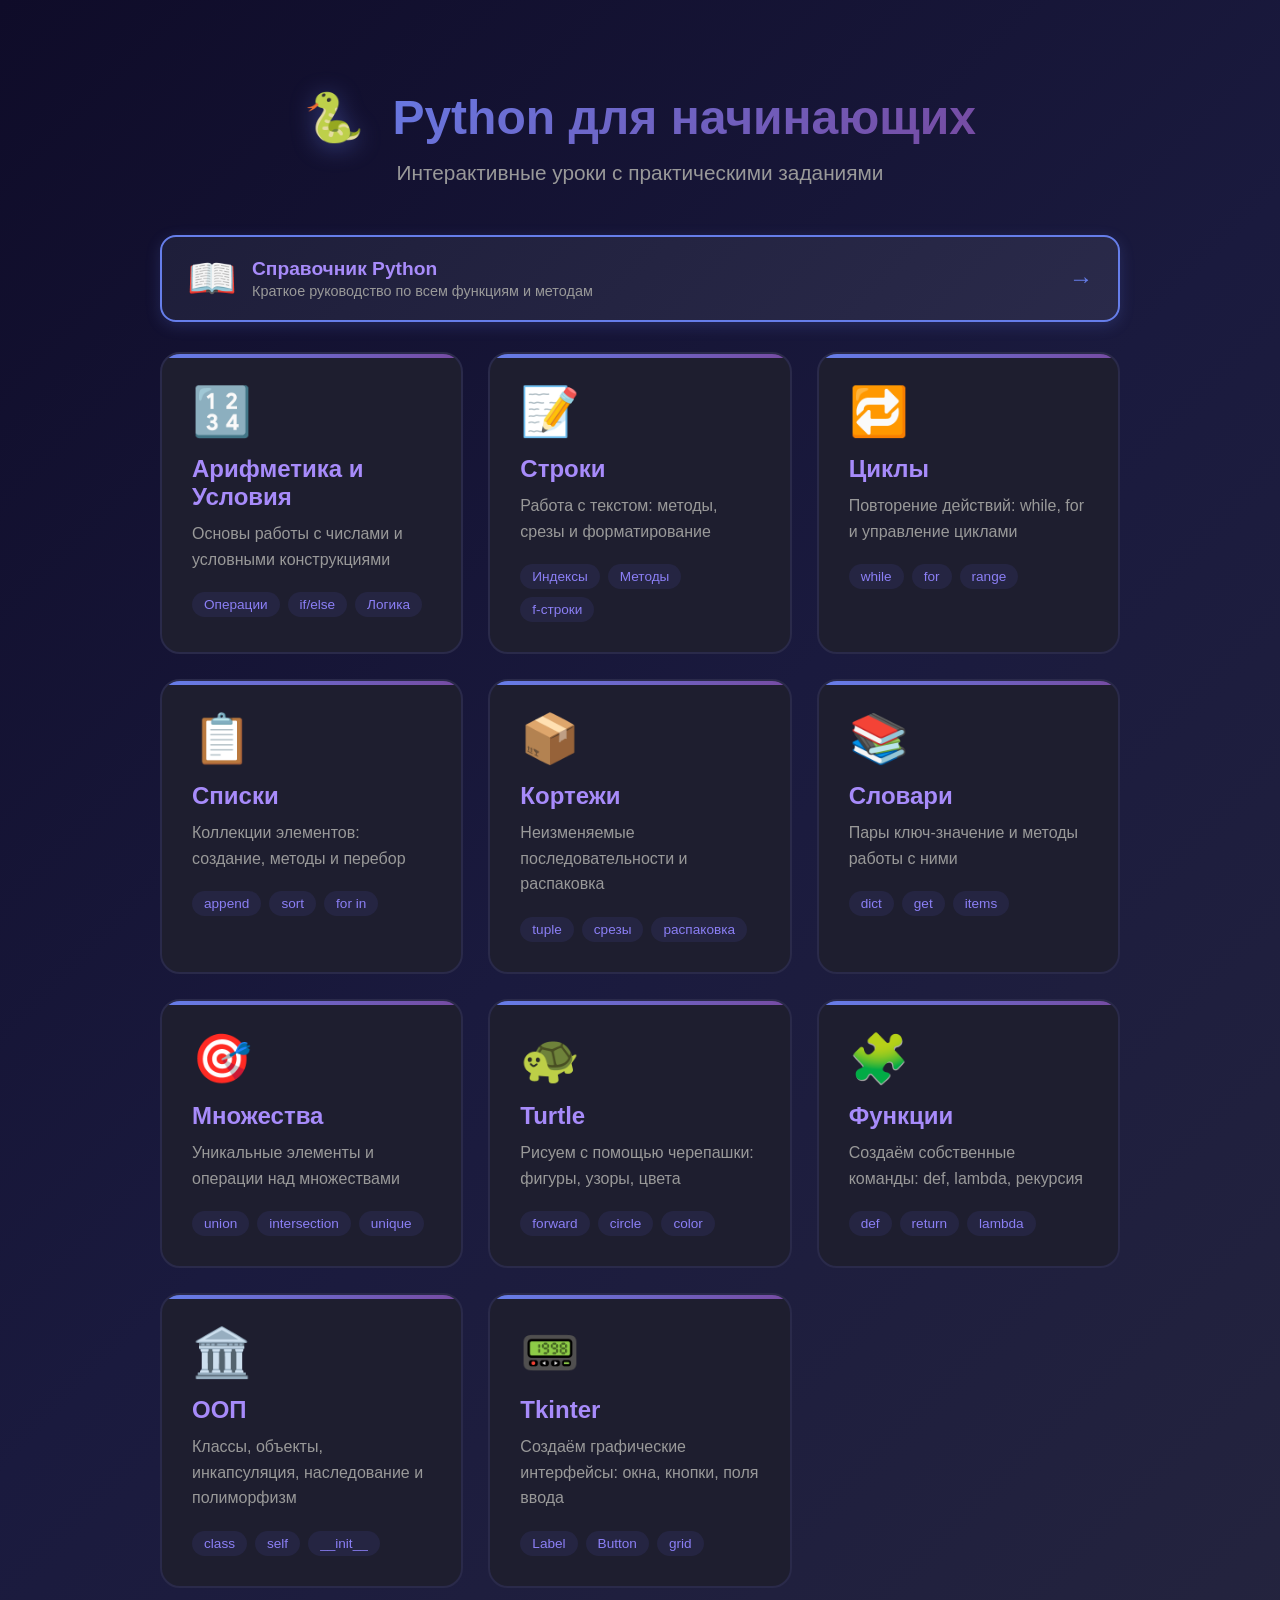
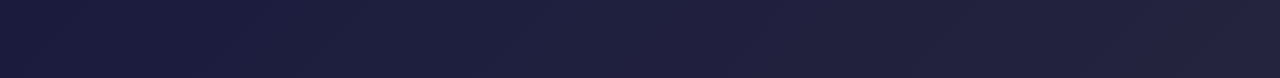
==== commit 22525aa7: "section tkinter added" ====
--- a/index.html
+++ b/index.html
@@ -134,6 +134,17 @@
                     <span class="topic-tag">__init__</span>
                 </div>
             </a>
+
+            <a href="tkinter.html" class="lesson-card">
+                <span class="emoji">📟</span>
+                <h2>Tkinter</h2>
+                <p>Создаём графические интерфейсы: окна, кнопки, поля ввода</p>
+                <div class="topics">
+                    <span class="topic-tag">Label</span>
+                    <span class="topic-tag">Button</span>
+                    <span class="topic-tag">grid</span>
+                </div>
+            </a>
         </div>
     </div>
 </body>
--- a/style.css
+++ b/style.css
@@ -855,7 +855,7 @@
     padding: 2px 8px;
     border-radius: 4px;
     font-family: 'JetBrains Mono', monospace;
-    font-size: 0.9em;
+    font-size: 0.75em;
 }
 
 .quick-nav {
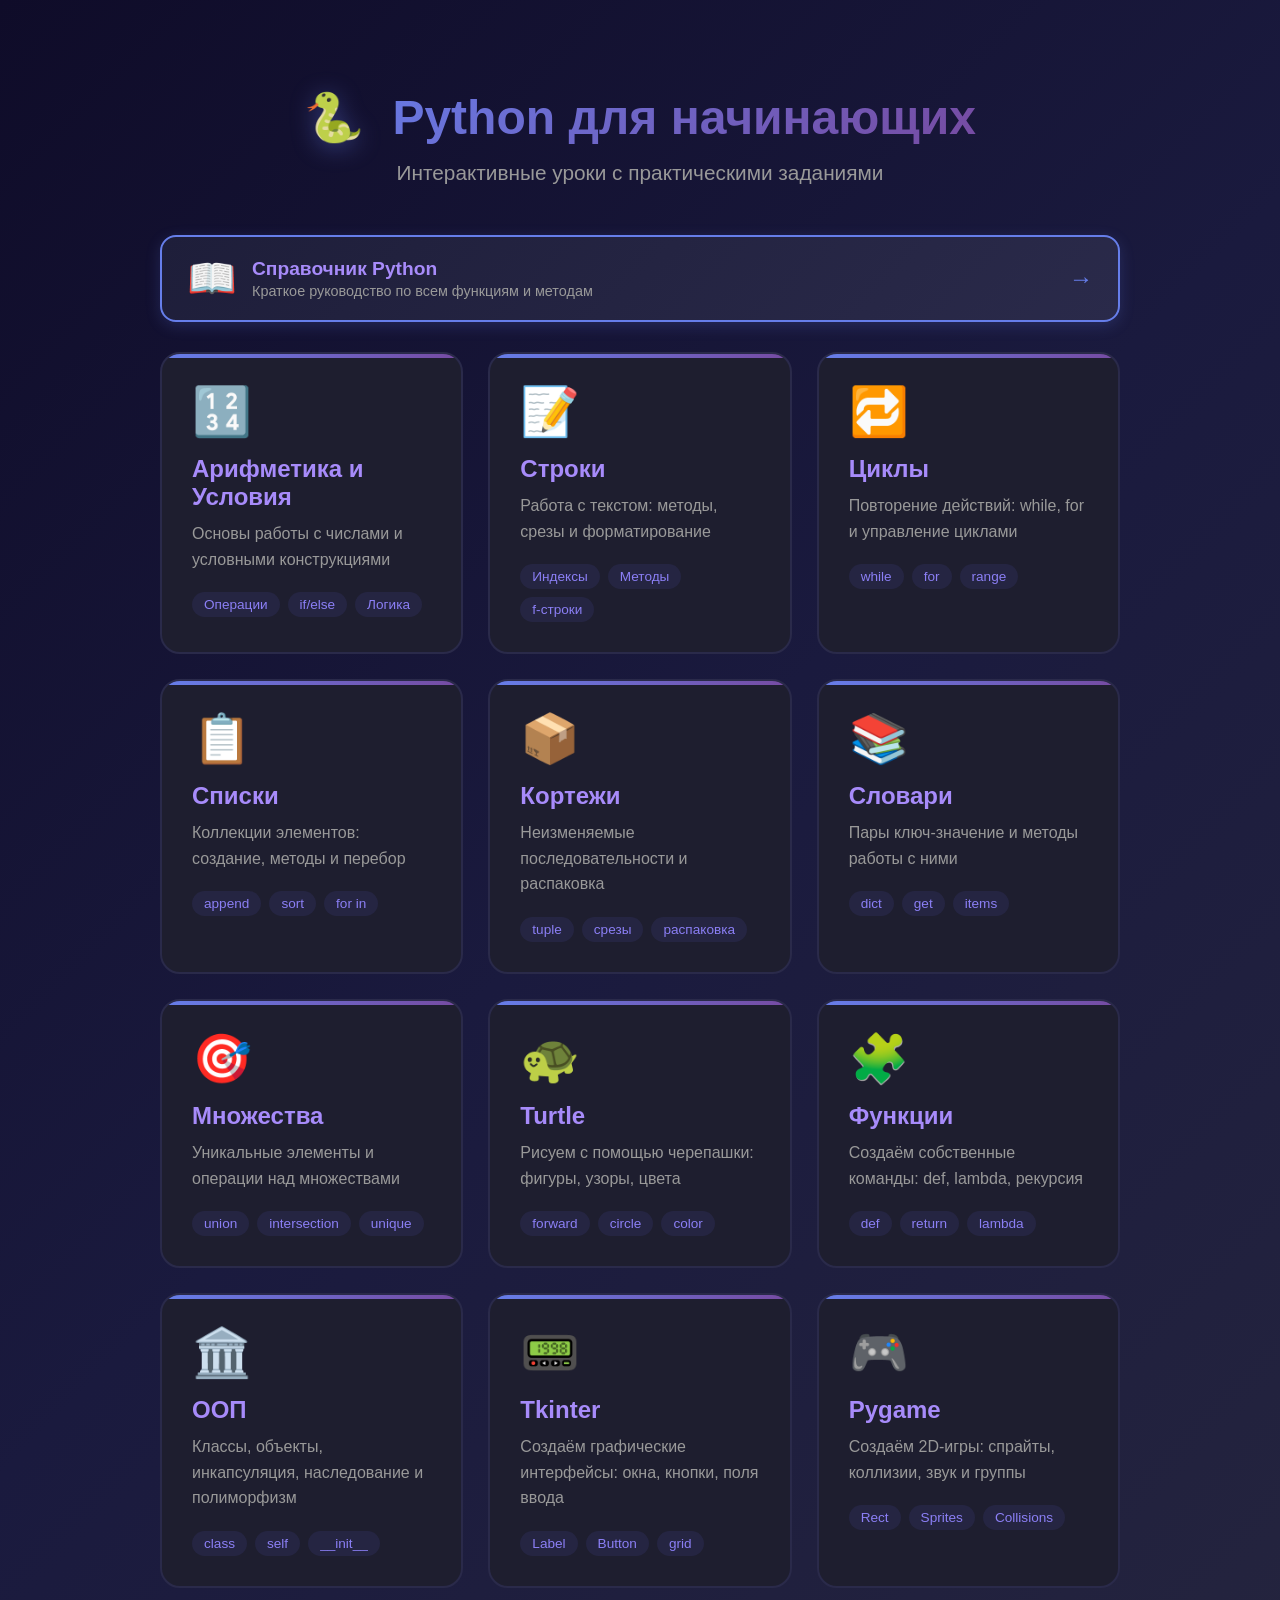
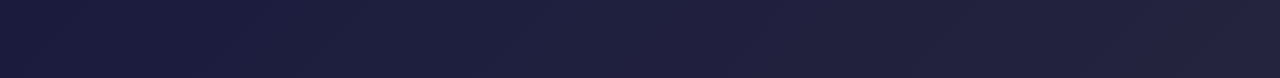
==== commit 1b38a7df: "pygame lesson added" ====
--- a/index.html
+++ b/index.html
@@ -145,6 +145,17 @@
                     <span class="topic-tag">grid</span>
                 </div>
             </a>
+
+            <a href="pygame.html" class="lesson-card">
+                <span class="emoji">🎮</span>
+                <h2>Pygame</h2>
+                <p>Создаём 2D-игры: спрайты, коллизии, звук и группы</p>
+                <div class="topics">
+                    <span class="topic-tag">Rect</span>
+                    <span class="topic-tag">Sprites</span>
+                    <span class="topic-tag">Collisions</span>
+                </div>
+            </a>
         </div>
     </div>
 </body>
--- a/style.css
+++ b/style.css
@@ -1275,6 +1275,183 @@
     background: #450a0a;
     color: #fecaca;
     border-style: solid;
+}
+
+/* ===== Кнопка копирования кода ===== */
+.code-wrapper {
+    position: relative;
+    margin: 20px 0;
+}
+
+.copy-btn {
+    position: absolute;
+    top: 10px;
+    right: 10px;
+    background: #252542;
+    color: #a78bfa;
+    border: 1px solid #333360;
+    padding: 6px 12px;
+    border-radius: 6px;
+    font-size: 0.85em;
+    cursor: pointer;
+    transition: all 0.2s;
+    z-index: 10;
+    font-family: 'Segoe UI', sans-serif;
+}
+
+.copy-btn:hover {
+    background: #333360;
+    color: #c084fc;
+    border-color: #667eea;
+    transform: translateY(-1px);
+}
+
+.copy-btn.copied {
+    background: #14532d;
+    color: #bbf7d0;
+    border-color: #22c55e;
+}
+
+.code-block {
+    position: relative;
+    padding-top: 35px;
+}
+
+/* ===== Модальное окно отправки результата ===== */
+.modal-overlay {
+    display: none;
+    position: fixed;
+    top: 0;
+    left: 0;
+    width: 100%;
+    height: 100%;
+    background: rgba(0, 0, 0, 0.7);
+    z-index: 1000;
+    justify-content: center;
+    align-items: center;
+}
+
+.modal-overlay.active {
+    display: flex;
+}
+
+.modal {
+    background: #1e1e2f;
+    border-radius: 15px;
+    padding: 30px;
+    max-width: 500px;
+    width: 90%;
+    box-shadow: 0 20px 60px rgba(0, 0, 0, 0.8);
+    border: 2px solid #4a3fbf;
+}
+
+.modal h3 {
+    color: #a78bfa;
+    margin-bottom: 20px;
+    font-size: 1.5em;
+}
+
+.modal input {
+    width: 100%;
+    padding: 12px;
+    background: #12121f;
+    border: 2px solid #2a2a4a;
+    border-radius: 8px;
+    color: #e0e0e0;
+    font-size: 1em;
+    margin-bottom: 20px;
+    font-family: 'Segoe UI', sans-serif;
+}
+
+.modal input:focus {
+    outline: none;
+    border-color: #667eea;
+}
+
+.modal-buttons {
+    display: flex;
+    gap: 10px;
+    justify-content: flex-end;
+}
+
+.modal-buttons .btn {
+    padding: 10px 25px;
+    font-size: 1em;
+    margin: 0;
+}
+
+.modal-buttons .btn-secondary {
+    background: #252542;
+}
+
+.send-status {
+    margin-top: 15px;
+    padding: 10px;
+    border-radius: 8px;
+    text-align: center;
+    display: none;
+}
+
+.send-status.success {
+    background: #14532d;
+    color: #bbf7d0;
+    border-left: 4px solid #22c55e;
+    display: block;
+}
+
+.send-status.error {
+    background: #450a0a;
+    color: #fecaca;
+    border-left: 4px solid #ef4444;
+    display: block;
+}
+
+/* Стили для кнопки во время отправки */
+.modal-buttons .btn:disabled {
+    opacity: 0.7;
+    cursor: not-allowed;
+    transform: none;
+    background: #252542;
+}
+
+.modal-buttons .btn:disabled:hover {
+    transform: none;
+    box-shadow: 0 5px 15px rgba(74, 63, 191, 0.4);
+}
+
+/* Анимация для статусного сообщения */
+.send-status {
+    transition: all 0.3s ease;
+}
+
+.send-status.success {
+    animation: slideInRight 0.5s ease-out;
+}
+
+.send-status.error {
+    animation: shake 0.5s ease-out;
+}
+
+.modal input {
+    width: 100%;
+    padding: 12px;
+    background: #12121f;
+    border: 2px solid #2a2a4a;
+    border-radius: 8px;
+    color: #e0e0e0;
+    font-size: 1em;
+    margin-bottom: 10px;
+    font-family: 'Segoe UI', sans-serif;
+    box-sizing: border-box;
+}
+
+.modal input:focus {
+    outline: none;
+    border-color: #667eea;
+}
+
+.modal input::placeholder {
+    color: #666;
 }
 
 /* Адаптивность */
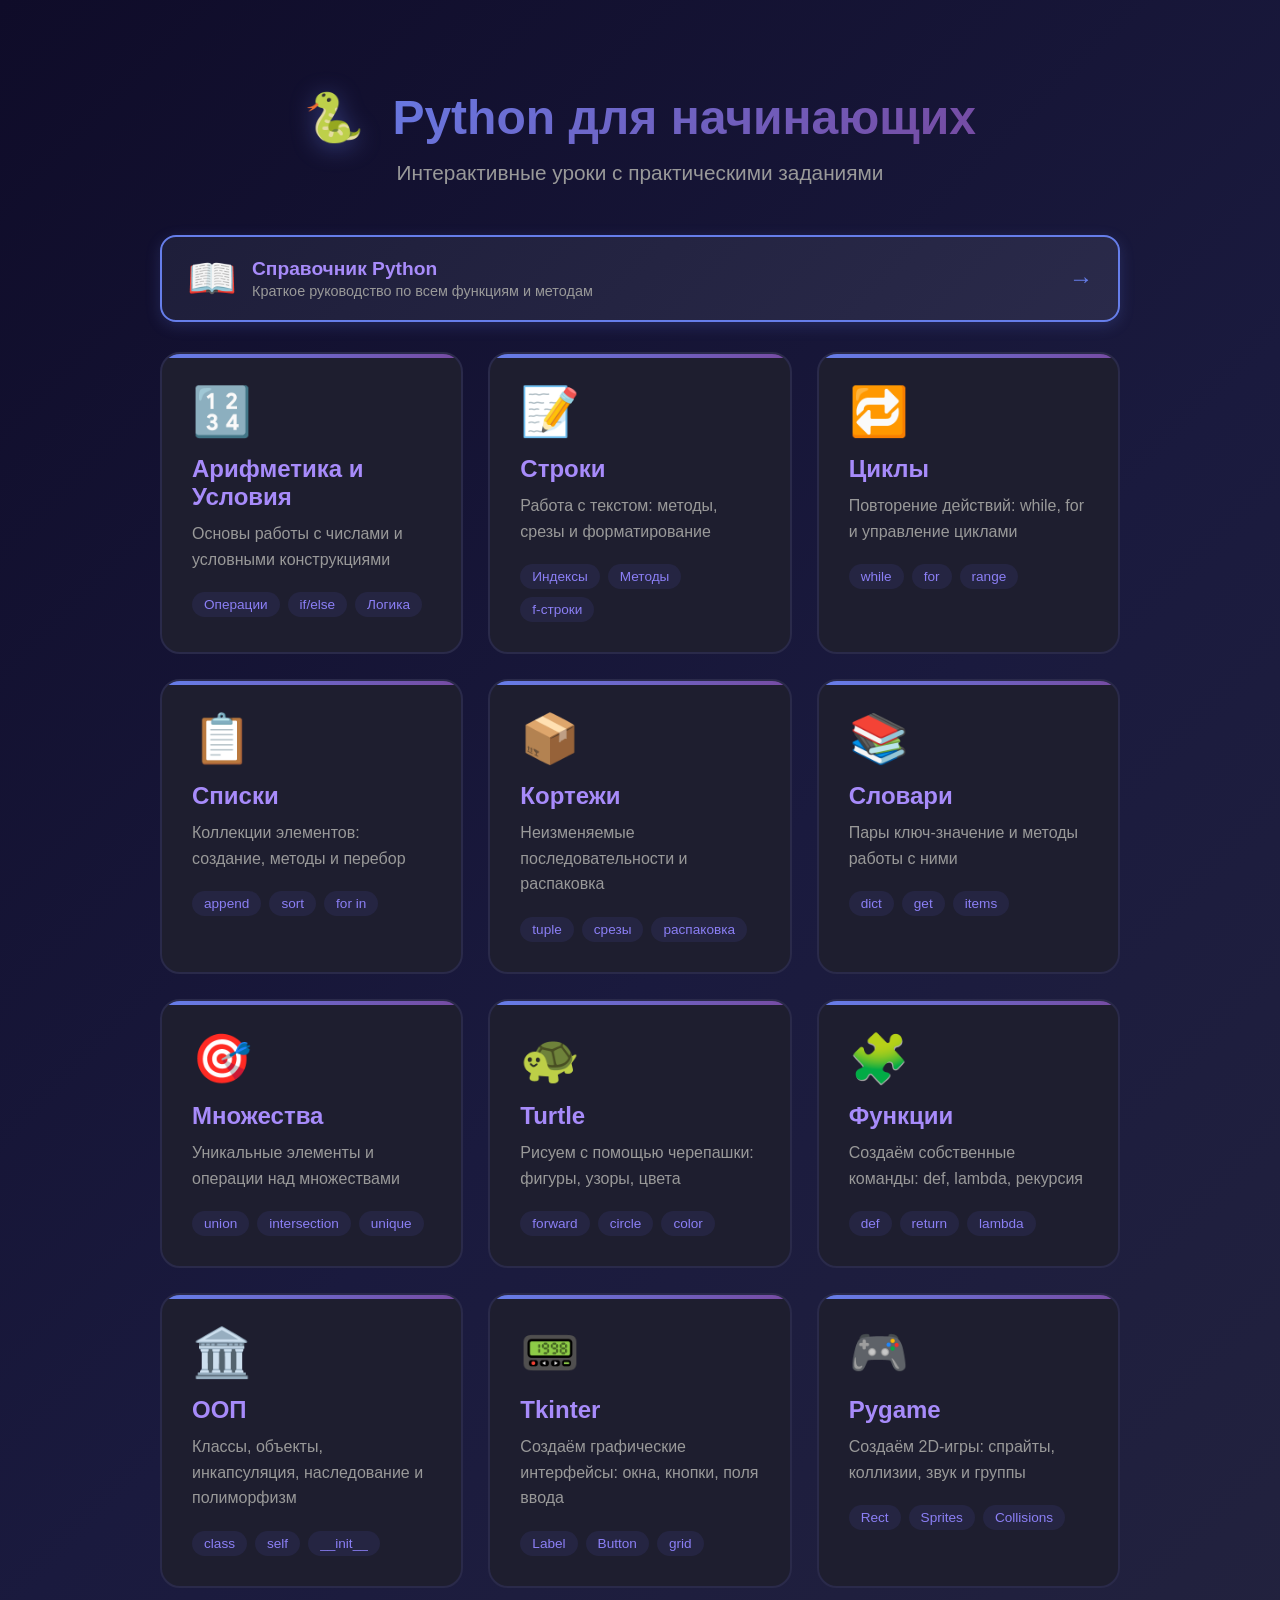
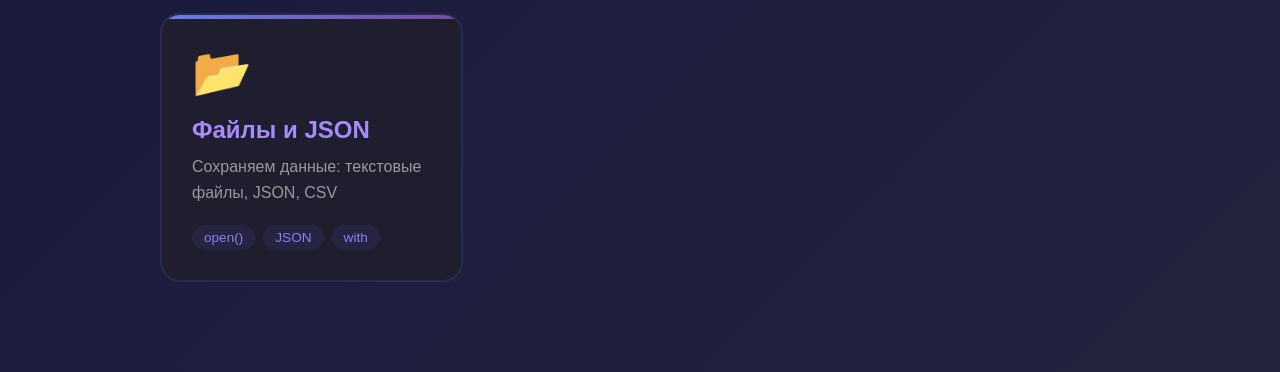
==== commit 8df353dc: "files - lesson added" ====
--- a/index.html
+++ b/index.html
@@ -156,6 +156,17 @@
                     <span class="topic-tag">Collisions</span>
                 </div>
             </a>
+
+            <a href="files.html" class="lesson-card">
+                <span class="emoji">📂</span>
+                <h2>Файлы и JSON</h2>
+                <p>Сохраняем данные: текстовые файлы, JSON, CSV</p>
+                <div class="topics">
+                    <span class="topic-tag">open()</span>
+                    <span class="topic-tag">JSON</span>
+                    <span class="topic-tag">with</span>
+                </div>
+            </a>
         </div>
     </div>
 </body>
--- a/style.css
+++ b/style.css
@@ -1520,4 +1520,68 @@
     
     .interactive-task { padding: 15px; }
     .fill-blank { min-width: 60px; font-size: 0.85em; }
+}
+
+/* ===== АДАПТИВНЫЕ ТАБЛИЦЫ СПРАВОЧНИКА ===== */
+@media screen and (max-width: 768px) {
+    /* Скрываем заголовок таблицы на мобильных */
+    .reference-table thead {
+        display: none;
+    }
+    
+    /* Превращаем таблицу в блочную структуру */
+    .reference-table,
+    .reference-table tbody,
+    .reference-table tr,
+    .reference-table td {
+        display: block;
+        width: 100%;
+    }
+    
+    /* Каждая строка таблицы становится "карточкой" */
+    .reference-table tr {
+        margin-bottom: 15px;
+        background: #1e1e2f;
+        border-radius: 10px;
+        border: 1px solid #2a2a4a;
+        padding: 10px;
+        box-shadow: 0 2px 8px rgba(0, 0, 0, 0.3);
+    }
+    
+    /* Каждая ячейка — отдельный блок с подписью */
+    .reference-table td {
+        padding: 8px 10px;
+        border: none;
+        border-bottom: 1px solid #2a2a4a;
+        text-align: left;
+        position: relative;
+    }
+    
+    .reference-table td:last-child {
+        border-bottom: none;
+    }
+    
+    /* Подписи перед каждой ячейкой через data-label */
+    .reference-table td::before {
+        content: attr(data-label);
+        display: block;
+        font-weight: bold;
+        color: #a78bfa;
+        font-size: 0.85em;
+        margin-bottom: 4px;
+        text-transform: uppercase;
+        letter-spacing: 0.5px;
+    }
+    
+    /* Код внутри ячеек — переносить, а не обрезать */
+    .reference-table td code {
+        white-space: pre-wrap;
+        word-break: break-word;
+        font-size: 0.9em;
+    }
+    
+    /* Уменьшаем размер шрифта на мобильных */
+    .reference-table {
+        font-size: 0.95em;
+    }
 }
